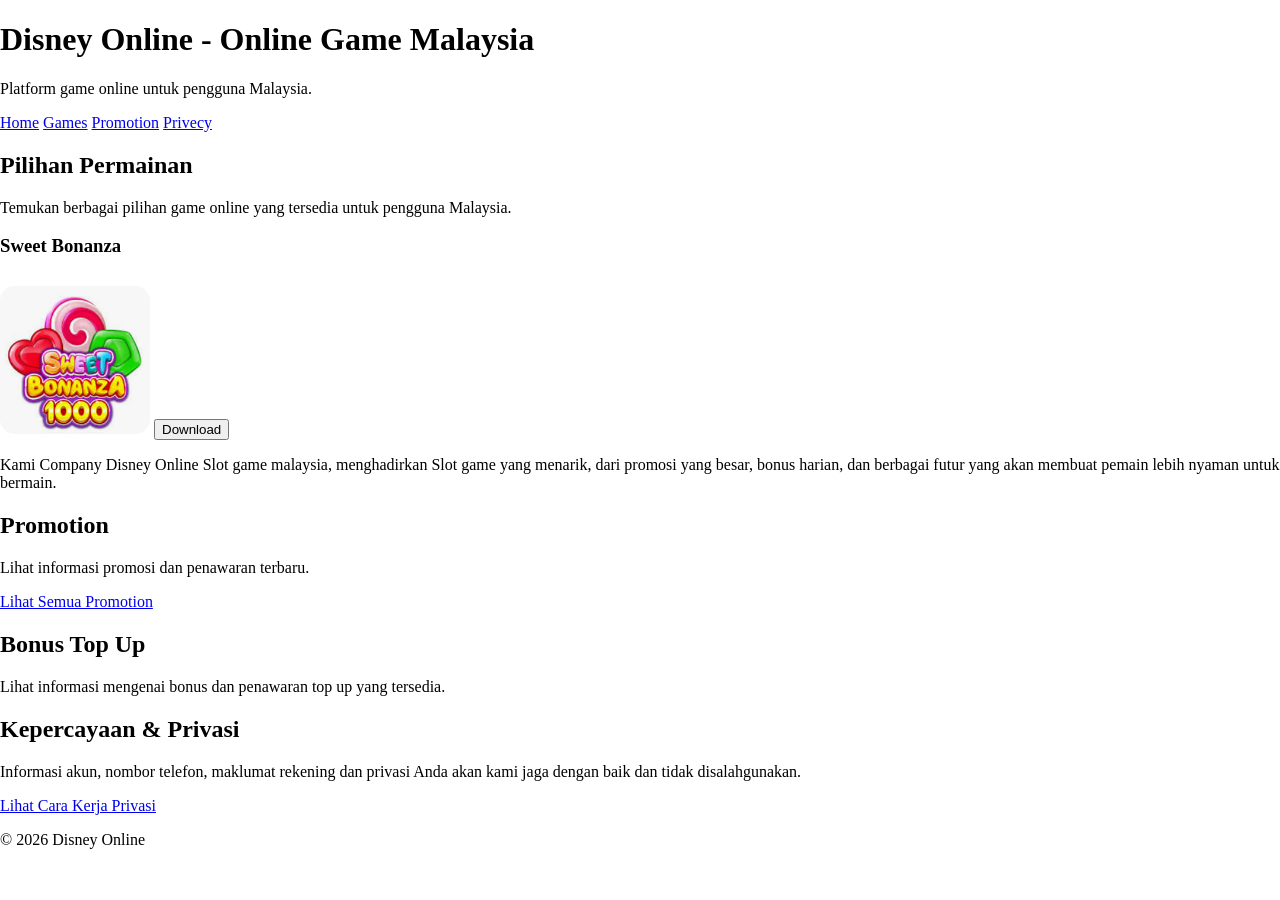
==== index.html @ 3d7a7967 "Add files via upload" ====
<!DOCTYPE html>
<html lang="ms">

<head>
    <meta charset="UTF-8">
    <meta name="viewport" content="width=device-width, initial-scale=1.0">
    <title>Disney Online | Online Game Malaysia & Big Promotion</title>
    <meta name="description"
        content="Disney Online selalu menyediakan slot game online untuk pengguna malaysia, banyak pilihan permainan, dan banyak lagi promotion dan bonus yang berlimpah ">

    <link rel="stylesheet" href="style.css">
</head>

<body>

    <header>
        <h1>Disney Online - Online Game Malaysia</h1>

        <p>
            Platform game online untuk pengguna Malaysia.
        </p>
    </header>


    <nav>
        <a href="index.html">Home</a>
        <a href="games.html">Games</a>
        <a href="promotion.html">Promotion</a>
        <a href="privacy.html">Privecy</a>
    </nav>

    <main>

        <section>
            <h2>Pilihan Permainan</h2>

            <p>
                Temukan berbagai pilihan game online yang tersedia
                untuk pengguna Malaysia.
            </p>

            <article class="game-card">

                <h3>Sweet Bonanza</h3>

                <img src="image/Sweet-Bonanza.jpg" alt="Sweet Bonanza game online Malaysia">

                <button onclick="openGame()">
                    Download
                </button>

            </article>

        </section>

        <div id="game-popup" class="game-popup">

            <div class="popup-content">

                <button onclick="closeGame()">X</button>

                <h2>Sweet Bonanza</h2>

                <img src="image/Sweet-Bonanza.jpg" alt="Sweet Bonanza game">

                <h3>Deskripsi</h3>

                <p>
                    Sweet Bonanza merupakan permainan dengan tema
                    buah dan permen yang memiliki tampilan visual
                    cerah dan berwarna-warni.
                </p>

                <h3>Informasi</h3>

                <p>
                    Informasi mengenai permainan dapat dilihat
                    sebelum pengguna memilih untuk mengaksesnya.
                </p>

                <button>
                    Download
                </button>

            </div>

        </div>


        <p>
            Kami Company Disney Online Slot game malaysia, menghadirkan Slot game yang menarik,
            dari promosi yang besar, bonus harian, dan berbagai futur yang akan membuat pemain
            lebih nyaman untuk bermain.
        </p>



        <section>
            <h2>Promotion</h2>

            <p>
                Lihat informasi promosi dan penawaran terbaru.
            </p>

            <a href="promotion.html">
                Lihat Semua Promotion
            </a>
        </section>

        <section>
            <h2>Bonus Top Up</h2>

            <p>
                Lihat informasi mengenai bonus dan penawaran top up
                yang tersedia.
            </p>
        </section>

        <section>
            <section>
                <h2>Kepercayaan & Privasi</h2>

                <p>
                    Informasi akun, nombor telefon, maklumat rekening dan privasi Anda
                    akan kami jaga dengan baik dan tidak disalahgunakan.
                </p>

                <a href="privacy.html">
                    Lihat Cara Kerja Privasi
                </a>
            </section>
        </section>



    </main>

    <footer>
        <p>© 2026 Disney Online</p>
    </footer>


    <script src="script.js"></script>
</body>

</html>
---- style.css ----
body {
    margin: 0;
    padding: 0;
}

img {
    border-radius: 15px;
    margin-top: 10px;
    width: 150px;
}

.game-popup {
    display: none;
    position: fixed;
    inset: 0;
    background: rgba(0, 0, 0, 0.8);
    justify-content: center;
    align-items: center;
}

.popup-content {
    width: 90%;
    max-width: 400px;
    background: white;
    padding: 20px;
    border-radius: 15px;
}
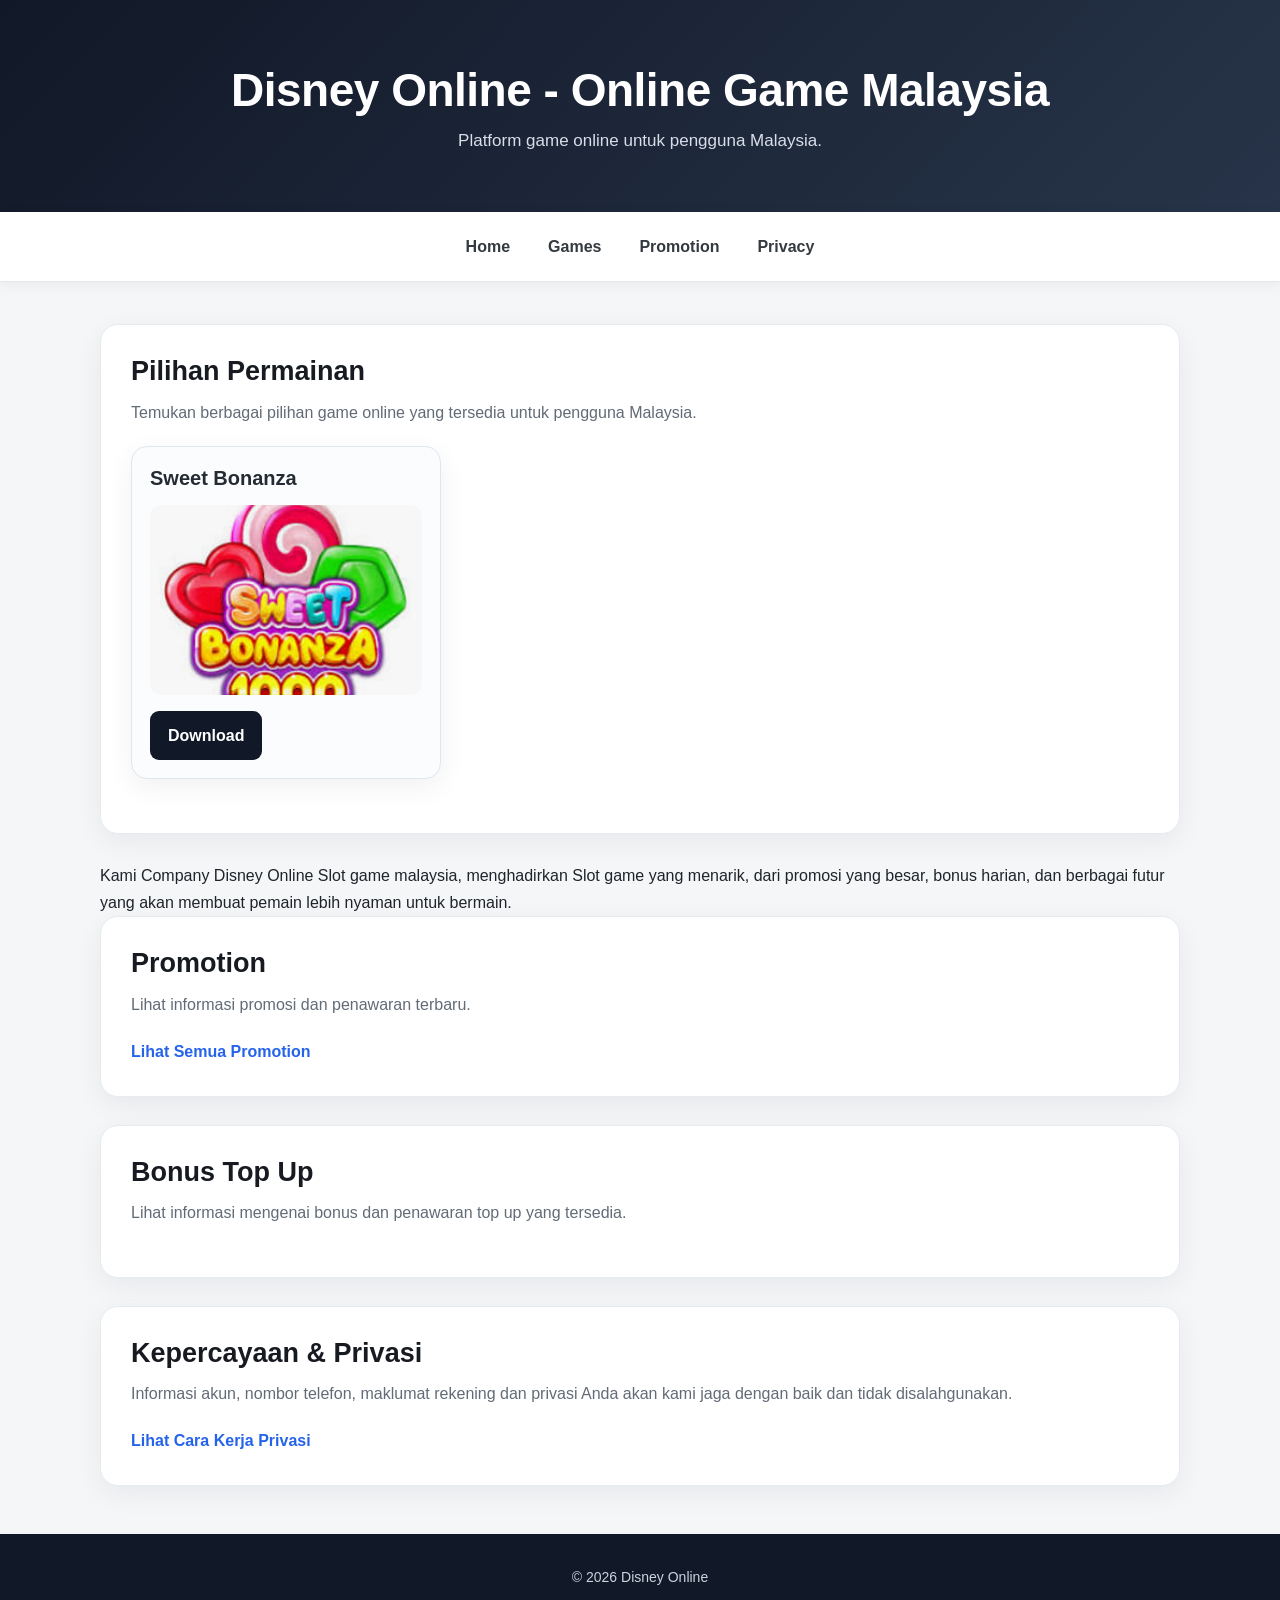
==== commit bb6364c9: "Add files via upload" ====
--- a/index.html
+++ b/index.html
@@ -1,146 +1,144 @@
-<!DOCTYPE html>
-<html lang="ms">
-
-<head>
-    <meta charset="UTF-8">
-    <meta name="viewport" content="width=device-width, initial-scale=1.0">
-    <title>Disney Online | Online Game Malaysia & Big Promotion</title>
-    <meta name="description"
-        content="Disney Online selalu menyediakan slot game online untuk pengguna malaysia, banyak pilihan permainan, dan banyak lagi promotion dan bonus yang berlimpah ">
-
-    <link rel="stylesheet" href="style.css">
-</head>
-
-<body>
-
-    <header>
-        <h1>Disney Online - Online Game Malaysia</h1>
-
-        <p>
-            Platform game online untuk pengguna Malaysia.
-        </p>
-    </header>
-
-
-    <nav>
-        <a href="index.html">Home</a>
-        <a href="games.html">Games</a>
-        <a href="promotion.html">Promotion</a>
-        <a href="privacy.html">Privecy</a>
-    </nav>
-
-    <main>
-
-        <section>
-            <h2>Pilihan Permainan</h2>
-
-            <p>
-                Temukan berbagai pilihan game online yang tersedia
-                untuk pengguna Malaysia.
-            </p>
-
-            <article class="game-card">
-
-                <h3>Sweet Bonanza</h3>
-
-                <img src="image/Sweet-Bonanza.jpg" alt="Sweet Bonanza game online Malaysia">
-
-                <button onclick="openGame()">
-                    Download
-                </button>
-
-            </article>
-
-        </section>
-
-        <div id="game-popup" class="game-popup">
-
-            <div class="popup-content">
-
-                <button onclick="closeGame()">X</button>
-
-                <h2>Sweet Bonanza</h2>
-
-                <img src="image/Sweet-Bonanza.jpg" alt="Sweet Bonanza game">
-
-                <h3>Deskripsi</h3>
-
-                <p>
-                    Sweet Bonanza merupakan permainan dengan tema
-                    buah dan permen yang memiliki tampilan visual
-                    cerah dan berwarna-warni.
-                </p>
-
-                <h3>Informasi</h3>
-
-                <p>
-                    Informasi mengenai permainan dapat dilihat
-                    sebelum pengguna memilih untuk mengaksesnya.
-                </p>
-
-                <button>
-                    Download
-                </button>
-
-            </div>
-
-        </div>
-
-
-        <p>
-            Kami Company Disney Online Slot game malaysia, menghadirkan Slot game yang menarik,
-            dari promosi yang besar, bonus harian, dan berbagai futur yang akan membuat pemain
-            lebih nyaman untuk bermain.
-        </p>
-
-
-
-        <section>
-            <h2>Promotion</h2>
-
-            <p>
-                Lihat informasi promosi dan penawaran terbaru.
-            </p>
-
-            <a href="promotion.html">
-                Lihat Semua Promotion
-            </a>
-        </section>
-
-        <section>
-            <h2>Bonus Top Up</h2>
-
-            <p>
-                Lihat informasi mengenai bonus dan penawaran top up
-                yang tersedia.
-            </p>
-        </section>
-
-        <section>
-            <section>
-                <h2>Kepercayaan & Privasi</h2>
-
-                <p>
-                    Informasi akun, nombor telefon, maklumat rekening dan privasi Anda
-                    akan kami jaga dengan baik dan tidak disalahgunakan.
-                </p>
-
-                <a href="privacy.html">
-                    Lihat Cara Kerja Privasi
-                </a>
-            </section>
-        </section>
-
-
-
-    </main>
-
-    <footer>
-        <p>© 2026 Disney Online</p>
-    </footer>
-
-
-    <script src="script.js"></script>
-</body>
-
+<!DOCTYPE html>
+<html lang="ms">
+
+<head>
+    <meta charset="UTF-8">
+    <meta name="viewport" content="width=device-width, initial-scale=1.0">
+    <title>Disney Online | Online Game Malaysia & Big Promotion</title>
+    <meta name="description"
+        content="Disney Online selalu menyediakan slot game online untuk pengguna malaysia, banyak pilihan permainan, dan banyak lagi promotion dan bonus yang berlimpah ">
+
+    <link rel="stylesheet" href="style.css">
+</head>
+
+<body>
+
+    <header>
+        <h1>Disney Online - Online Game Malaysia</h1>
+
+        <p>
+            Platform game online untuk pengguna Malaysia.
+        </p>
+    </header>
+
+
+    <nav>
+        <a href="index.html">Home</a>
+        <a href="games.html">Games</a>
+        <a href="promotion.html">Promotion</a>
+        <a href="privacy.html">Privacy</a>
+    </nav>
+
+    <main>
+
+        <section>
+            <h2>Pilihan Permainan</h2>
+
+            <p>
+                Temukan berbagai pilihan game online yang tersedia
+                untuk pengguna Malaysia.
+            </p>
+
+            <article class="game-card">
+
+                <h3>Sweet Bonanza</h3>
+
+                <img src="image/Sweet-Bonanza.jpg" alt="Sweet Bonanza game online Malaysia">
+
+                <button onclick="openGame()">
+                    Download
+                </button>
+
+            </article>
+
+        </section>
+
+        <div id="game-popup" class="game-popup">
+
+            <div class="popup-content">
+
+                <button onclick="closeGame()">X</button>
+
+                <h2>Sweet Bonanza</h2>
+
+                <img src="image/Sweet-Bonanza.jpg" alt="Sweet Bonanza game">
+
+                <h3>Deskripsi</h3>
+
+                <p>
+                    Sweet Bonanza merupakan permainan dengan tema
+                    buah dan permen yang memiliki tampilan visual
+                    cerah dan berwarna-warni.
+                </p>
+
+                <h3>Informasi</h3>
+
+                <p>
+                    Informasi mengenai permainan dapat dilihat
+                    sebelum pengguna memilih untuk mengaksesnya.
+                </p>
+
+                <button>
+                    Download
+                </button>
+
+            </div>
+
+        </div>
+
+
+        <p>
+            Kami Company Disney Online Slot game malaysia, menghadirkan Slot game yang menarik,
+            dari promosi yang besar, bonus harian, dan berbagai futur yang akan membuat pemain
+            lebih nyaman untuk bermain.
+        </p>
+
+
+
+        <section>
+            <h2>Promotion</h2>
+
+            <p>
+                Lihat informasi promosi dan penawaran terbaru.
+            </p>
+
+            <a href="promotion.html">
+                Lihat Semua Promotion
+            </a>
+        </section>
+
+        <section>
+            <h2>Bonus Top Up</h2>
+
+            <p>
+                Lihat informasi mengenai bonus dan penawaran top up
+                yang tersedia.
+            </p>
+        </section>
+
+        <section>
+            <h2>Kepercayaan & Privasi</h2>
+
+            <p>
+                Informasi akun, nombor telefon, maklumat rekening dan privasi Anda
+                akan kami jaga dengan baik dan tidak disalahgunakan.
+            </p>
+
+            <a href="privacy.html">
+                Lihat Cara Kerja Privasi
+            </a>
+        </section>
+
+
+
+    </main>
+
+    <footer>
+        <p>© 2026 Disney Online</p>
+    </footer>
+
+
+    <script src="script.js"></script>
+</body>
+
 </html>
--- a/style.css
+++ b/style.css
@@ -1,27 +1,411 @@
-body {
-    margin: 0;
-    padding: 0;
-}
-
-img {
-    border-radius: 15px;
-    margin-top: 10px;
-    width: 150px;
-}
-
-.game-popup {
-    display: none;
-    position: fixed;
-    inset: 0;
-    background: rgba(0, 0, 0, 0.8);
-    justify-content: center;
-    align-items: center;
-}
-
-.popup-content {
-    width: 90%;
-    max-width: 400px;
-    background: white;
-    padding: 20px;
-    border-radius: 15px;
-}+/* =========================
+   GLOBAL
+========================= */
+
+* {
+    box-sizing: border-box;
+    margin: 0;
+    padding: 0;
+}
+
+html {
+    scroll-behavior: smooth;
+}
+
+body {
+    min-height: 100vh;
+    font-family: Arial, Helvetica, sans-serif;
+    background: #f4f6f8;
+    color: #20242a;
+    line-height: 1.7;
+}
+
+img {
+    max-width: 100%;
+}
+
+a {
+    color: #2563eb;
+}
+
+button {
+    font: inherit;
+}
+
+
+/* =========================
+   HEADER
+========================= */
+
+header {
+    background: linear-gradient(135deg, #111827, #273449);
+    color: #fff;
+    text-align: center;
+    padding: 64px 20px 56px;
+}
+
+header h1 {
+    max-width: 900px;
+    margin: 0 auto 10px;
+    font-size: clamp(30px, 5vw, 46px);
+    line-height: 1.15;
+    letter-spacing: -0.5px;
+}
+
+header p {
+    max-width: 700px;
+    margin: 0 auto;
+    color: #d8dee8;
+    font-size: 17px;
+}
+
+
+/* =========================
+   NAVIGATION
+========================= */
+
+nav {
+    position: sticky;
+    top: 0;
+    z-index: 100;
+
+    display: flex;
+    justify-content: center;
+    align-items: center;
+    flex-wrap: wrap;
+    gap: 6px;
+
+    padding: 12px 18px;
+    background: rgba(255, 255, 255, 0.96);
+    border-bottom: 1px solid #e4e8ee;
+    box-shadow: 0 3px 14px rgba(0, 0, 0, 0.05);
+}
+
+nav a {
+    display: inline-block;
+    padding: 9px 16px;
+    border-radius: 9px;
+
+    color: #343a40;
+    text-decoration: none;
+    font-weight: 700;
+
+    transition: 0.2s ease;
+}
+
+nav a:hover {
+    background: #111827;
+    color: #fff;
+}
+
+
+/* =========================
+   PAGE LAYOUT
+========================= */
+
+main {
+    width: min(1080px, 92%);
+    margin: 42px auto;
+}
+
+.page-container {
+    width: min(1080px, 92%);
+    margin: 42px auto;
+}
+
+section,
+article {
+    background: #fff;
+    border: 1px solid #e7ebf0;
+    border-radius: 18px;
+    box-shadow: 0 8px 28px rgba(17, 24, 39, 0.06);
+}
+
+section {
+    padding: 30px;
+    margin-bottom: 28px;
+}
+
+article {
+    padding: 26px;
+    margin: 0 0 24px;
+}
+
+section h2,
+article h2 {
+    margin-bottom: 10px;
+    color: #171b21;
+    font-size: 27px;
+    line-height: 1.25;
+}
+
+section h3,
+article h3 {
+    margin-bottom: 10px;
+    color: #252b33;
+    line-height: 1.3;
+}
+
+section h4,
+article h4 {
+    margin: 20px 0 8px;
+}
+
+section > p {
+    color: #626b76;
+    margin-bottom: 20px;
+}
+
+
+/* =========================
+   PAGE BACK LINK
+========================= */
+
+.page-back {
+    display: block;
+    width: min(1080px, 92%);
+    margin: 28px auto -20px;
+
+    color: #2563eb;
+    font-weight: 700;
+    text-decoration: none;
+}
+
+.page-back:hover {
+    text-decoration: underline;
+}
+
+
+/* =========================
+   GAME CARD
+========================= */
+
+.game-card {
+    width: min(310px, 100%);
+    padding: 18px;
+
+    background: #fbfcfd;
+    border: 1px solid #e1e6ec;
+    border-radius: 16px;
+
+    transition: transform 0.25s ease, box-shadow 0.25s ease;
+}
+
+.game-card:hover {
+    transform: translateY(-5px);
+    box-shadow: 0 14px 30px rgba(17, 24, 39, 0.12);
+}
+
+.game-card h3 {
+    font-size: 20px;
+}
+
+.game-card img {
+    display: block;
+    width: 100%;
+    height: 190px;
+    object-fit: cover;
+
+    margin: 14px 0 16px;
+    border-radius: 12px;
+}
+
+
+/* =========================
+   BUTTONS
+========================= */
+
+button {
+    border: 0;
+    border-radius: 9px;
+
+    padding: 11px 18px;
+
+    background: #111827;
+    color: #fff;
+
+    font-weight: 700;
+    cursor: pointer;
+
+    transition: transform 0.2s ease, opacity 0.2s ease;
+}
+
+button:hover {
+    transform: translateY(-2px);
+    opacity: 0.9;
+}
+
+
+/* =========================
+   CONTENT LINKS
+========================= */
+
+section a:not(.page-back),
+article a {
+    font-weight: 700;
+    text-decoration: none;
+}
+
+section a:hover,
+article a:hover {
+    text-decoration: underline;
+}
+
+
+/* =========================
+   LISTS
+========================= */
+
+ul {
+    padding-left: 22px;
+}
+
+li {
+    margin-bottom: 7px;
+}
+
+
+/* =========================
+   POPUP
+========================= */
+
+.game-popup {
+    display: none;
+
+    position: fixed;
+    inset: 0;
+    z-index: 999;
+
+    align-items: center;
+    justify-content: center;
+
+    padding: 20px;
+    background: rgba(10, 14, 20, 0.72);
+}
+
+.popup-content {
+    position: relative;
+
+    width: min(520px, 100%);
+    max-height: 90vh;
+    overflow-y: auto;
+
+    padding: 32px;
+    background: #fff;
+    border-radius: 20px;
+
+    box-shadow: 0 24px 70px rgba(0, 0, 0, 0.28);
+}
+
+.popup-content > button:first-child {
+    position: absolute;
+    top: 14px;
+    right: 14px;
+
+    width: 36px;
+    height: 36px;
+    padding: 0;
+
+    border-radius: 50%;
+    background: #edf0f3;
+    color: #20242a;
+}
+
+.popup-content h2 {
+    padding-right: 45px;
+    margin-bottom: 18px;
+}
+
+.popup-content img {
+    display: block;
+    width: 100%;
+    max-height: 290px;
+    object-fit: cover;
+
+    margin-bottom: 20px;
+    border-radius: 13px;
+}
+
+.popup-content h3 {
+    margin: 20px 0 6px;
+}
+
+.popup-content p {
+    color: #5f6873;
+}
+
+
+/* =========================
+   FOOTER
+========================= */
+
+footer {
+    margin-top: 48px;
+    padding: 32px 20px;
+
+    background: #111827;
+    color: #cbd3dd;
+
+    text-align: center;
+}
+
+footer p {
+    font-size: 14px;
+}
+
+
+/* =========================
+   MOBILE
+========================= */
+
+@media (max-width: 700px) {
+    header {
+        padding: 46px 18px 42px;
+    }
+
+    header p {
+        font-size: 15px;
+    }
+
+    nav {
+        padding: 10px;
+    }
+
+    nav a {
+        padding: 8px 11px;
+        font-size: 14px;
+    }
+
+    main,
+    .page-container {
+        width: 94%;
+        margin: 25px auto;
+    }
+
+    section {
+        padding: 22px;
+        border-radius: 14px;
+    }
+
+    article {
+        padding: 22px;
+    }
+
+    section h2,
+    article h2 {
+        font-size: 23px;
+    }
+
+    .game-card {
+        width: 100%;
+    }
+
+    .game-card img {
+        height: auto;
+        max-height: 300px;
+    }
+
+    .popup-content {
+        padding: 26px 20px;
+    }
+}
